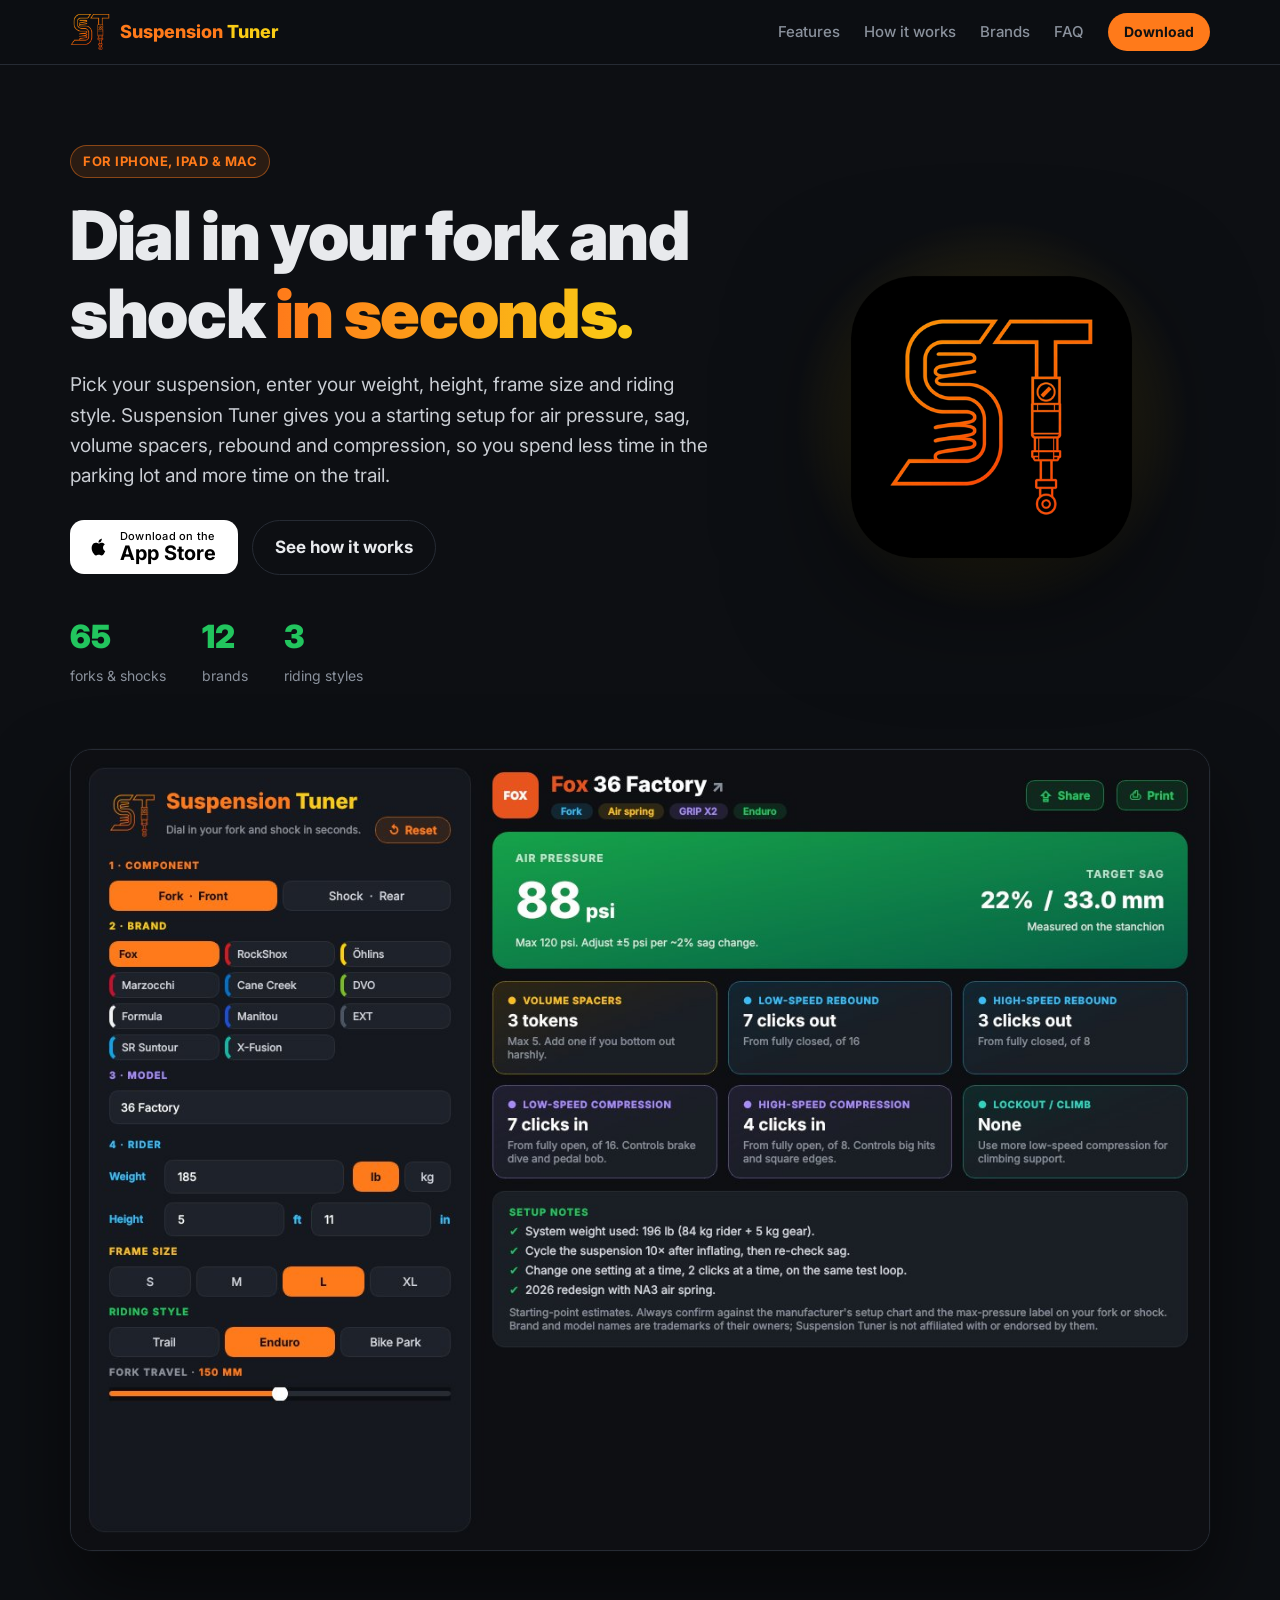
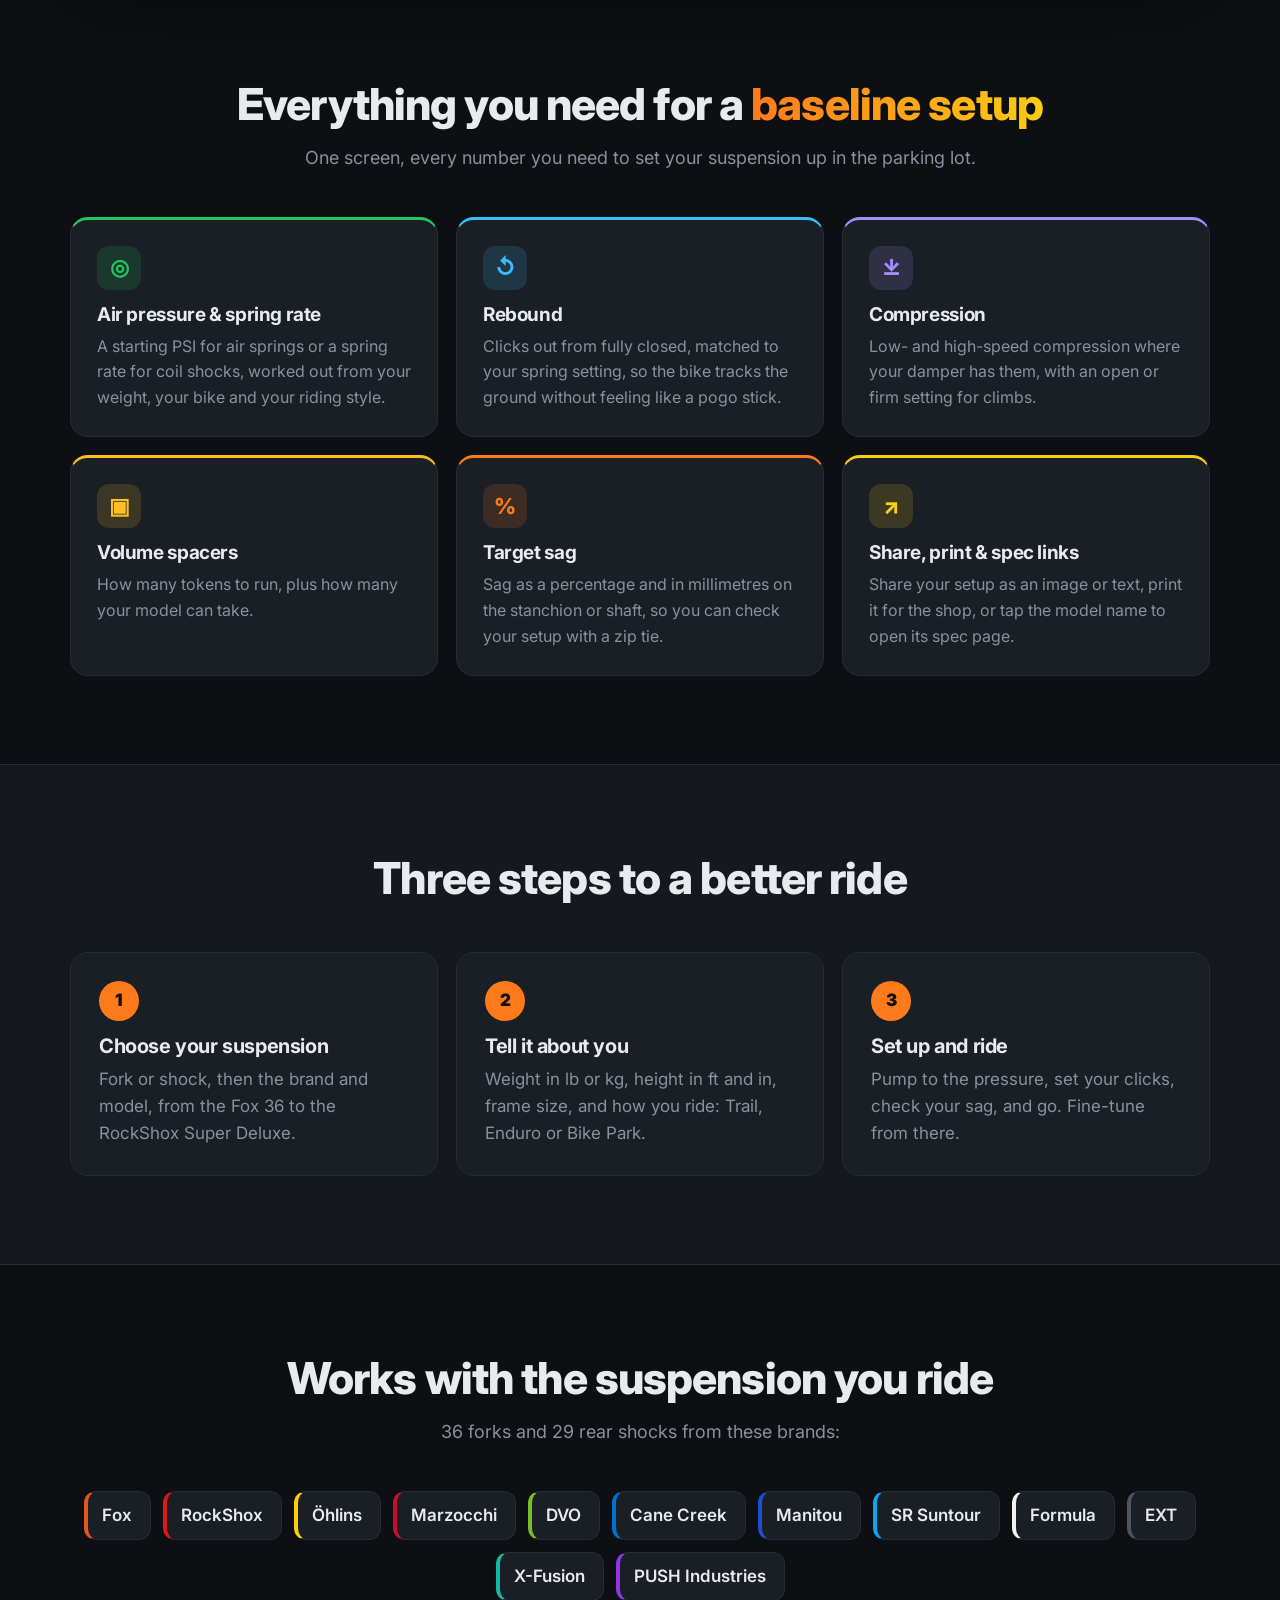
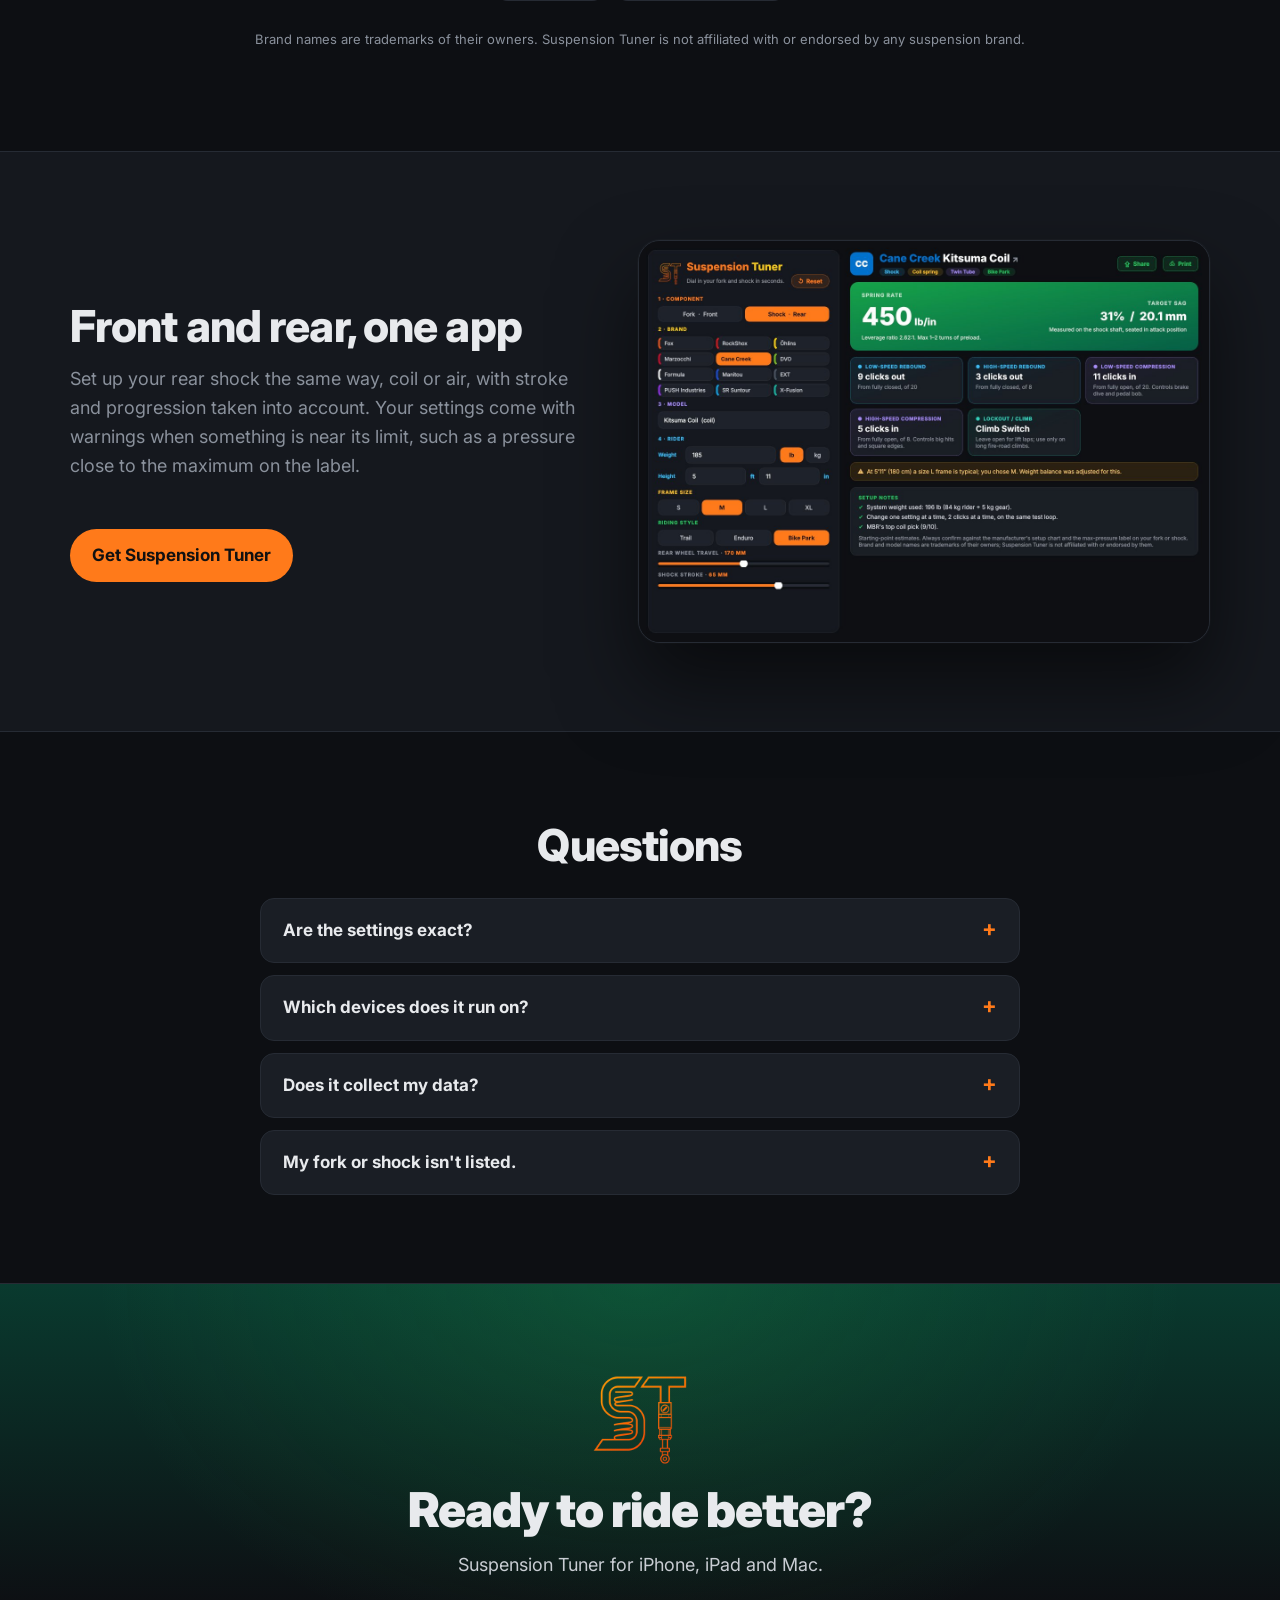
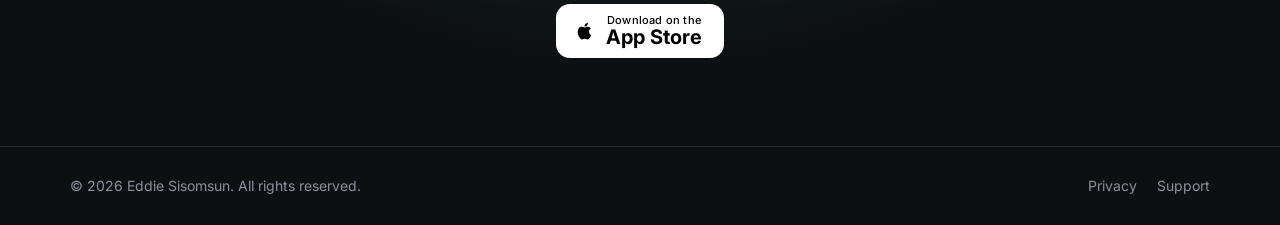
==== SuspensionTuner/website/index.html @ d2db1918 "Add one-page promo website and privacy policy Co-Authored-By: Claude Opus 5.5 (1M context) <noreply@" ====
<!doctype html>
<html lang="en">
<head>
  <meta charset="utf-8">
  <meta name="viewport" content="width=device-width, initial-scale=1">
  <title>Suspension Tuner: dial in your fork and shock in seconds</title>
  <meta name="description" content="Suspension Tuner gives mountain bikers a starting setup for their fork and rear shock: air pressure, sag, volume spacers, rebound and compression for 65 models from 12 brands.">
  <meta name="theme-color" content="#0D0F13">
  <meta property="og:title" content="Suspension Tuner">
  <meta property="og:description" content="Dial in your fork and shock in seconds. Free setup guide for mountain bike suspension on iPhone, iPad and Mac.">
  <meta property="og:image" content="assets/og-image.png">
  <meta property="og:type" content="website">
  <meta name="twitter:card" content="summary_large_image">
  <link rel="icon" type="image/png" href="assets/favicon.png">
  <link rel="apple-touch-icon" href="assets/apple-touch-icon.png">
  <link rel="preconnect" href="https://fonts.googleapis.com">
  <link rel="preconnect" href="https://fonts.gstatic.com" crossorigin>
  <link href="https://fonts.googleapis.com/css2?family=Inter:wght@400;500;600;700;800;900&display=swap" rel="stylesheet">
  <link rel="stylesheet" href="styles.css">
</head>
<body>
  <!-- ======================================================================
       Two things to fill in before uploading:
       1. APP STORE LINK: replace every href="#download" on the "Download" buttons
          with your App Store URL (App Store Connect > your app > App Information).
       2. SUPPORT EMAIL: replace support@example.com (2 places in this file and
          2 in privacy.html) with your own address.
       ====================================================================== -->

  <header class="nav">
    <div class="wrap nav-inner">
      <a class="brand" href="#top" aria-label="Suspension Tuner home">
        <img src="assets/logo.png" alt="" width="40" height="40">
        <span class="brand-name"><span class="o">Suspension</span> <span class="g">Tuner</span></span>
      </a>
      <nav class="nav-links" aria-label="Sections">
        <a href="#features">Features</a>
        <a href="#how">How it works</a>
        <a href="#brands">Brands</a>
        <a href="#faq">FAQ</a>
      </nav>
      <a class="btn btn-sm" href="#download">Download</a>
    </div>
  </header>

  <main id="top">
    <!-- Hero -->
    <section class="hero">
      <div class="wrap hero-grid">
        <div class="hero-copy">
          <span class="eyebrow">For iPhone, iPad &amp; Mac</span>
          <h1>Dial in your fork and shock <span class="grad">in seconds.</span></h1>
          <p class="lead">Pick your suspension, enter your weight, height, frame size and riding style. Suspension Tuner gives you a starting setup for air pressure, sag, volume spacers, rebound and compression, so you spend less time in the parking lot and more time on the trail.</p>
          <div class="cta-row">
            <a class="btn btn-store" href="#download">
              <svg viewBox="0 0 24 24" width="22" height="22" aria-hidden="true"><path fill="currentColor" d="M16.37 12.7c-.02-2.3 1.88-3.4 1.96-3.46-1.07-1.56-2.73-1.78-3.32-1.8-1.41-.14-2.76.83-3.48.83-.72 0-1.83-.81-3-.79-1.55.02-2.97.9-3.77 2.28-1.6 2.79-.41 6.92 1.15 9.18.76 1.11 1.67 2.35 2.86 2.31 1.15-.05 1.58-.74 2.97-.74s1.78.74 3 .72c1.24-.02 2.02-1.13 2.78-2.24.87-1.28 1.23-2.52 1.25-2.59-.03-.01-2.39-.92-2.4-3.65ZM14.1 5.94c.63-.77 1.06-1.83.94-2.89-.91.04-2.01.61-2.66 1.37-.58.67-1.09 1.75-.96 2.79 1.02.08 2.05-.52 2.68-1.27Z"/></svg>
              <span><small>Download on the</small>App Store</span>
            </a>
            <a class="btn btn-ghost" href="#how">See how it works</a>
          </div>
          <ul class="hero-stats" aria-label="At a glance">
            <li><strong>65</strong><span>forks &amp; shocks</span></li>
            <li><strong>12</strong><span>brands</span></li>
            <li><strong>3</strong><span>riding styles</span></li>
          </ul>
        </div>
        <div class="hero-art" aria-hidden="true">
          <div class="glow"></div>
          <img src="assets/app-icon.png" alt="" width="360" height="360">
        </div>
      </div>
    </section>

    <!-- Screenshot -->
    <section class="shot-section">
      <div class="wrap">
        <figure class="shot">
          <img src="assets/screenshot-fork.jpg" alt="Suspension Tuner showing a Fox 36 Factory setup: air pressure, target sag, volume spacers, rebound and compression clicks" width="1280" height="900" loading="lazy">
        </figure>
      </div>
    </section>

    <!-- Features -->
    <section id="features" class="section">
      <div class="wrap">
        <h2 class="section-title">Everything you need for a <span class="grad">baseline setup</span></h2>
        <p class="section-lead">One screen, every number you need to set your suspension up in the parking lot.</p>
        <div class="cards">
          <article class="card c-go">
            <div class="card-icon">◎</div>
            <h3>Air pressure &amp; spring rate</h3>
            <p>A starting PSI for air springs or a spring rate for coil shocks, worked out from your weight, your bike and your riding style.</p>
          </article>
          <article class="card c-sky">
            <div class="card-icon">↺</div>
            <h3>Rebound</h3>
            <p>Clicks out from fully closed, matched to your spring setting, so the bike tracks the ground without feeling like a pogo stick.</p>
          </article>
          <article class="card c-violet">
            <div class="card-icon">⤓</div>
            <h3>Compression</h3>
            <p>Low- and high-speed compression where your damper has them, with an open or firm setting for climbs.</p>
          </article>
          <article class="card c-amber">
            <div class="card-icon">▣</div>
            <h3>Volume spacers</h3>
            <p>How many tokens to run, plus how many your model can take.</p>
          </article>
          <article class="card c-accent">
            <div class="card-icon">%</div>
            <h3>Target sag</h3>
            <p>Sag as a percentage and in millimetres on the stanchion or shaft, so you can check your setup with a zip tie.</p>
          </article>
          <article class="card c-gold">
            <div class="card-icon">↗</div>
            <h3>Share, print &amp; spec links</h3>
            <p>Share your setup as an image or text, print it for the shop, or tap the model name to open its spec page.</p>
          </article>
        </div>
      </div>
    </section>

    <!-- How it works -->
    <section id="how" class="section section-alt">
      <div class="wrap">
        <h2 class="section-title">Three steps to a better ride</h2>
        <ol class="steps">
          <li>
            <span class="step-num">1</span>
            <h3>Choose your suspension</h3>
            <p>Fork or shock, then the brand and model, from the Fox 36 to the RockShox Super Deluxe.</p>
          </li>
          <li>
            <span class="step-num">2</span>
            <h3>Tell it about you</h3>
            <p>Weight in lb or kg, height in ft and in, frame size, and how you ride: Trail, Enduro or Bike Park.</p>
          </li>
          <li>
            <span class="step-num">3</span>
            <h3>Set up and ride</h3>
            <p>Pump to the pressure, set your clicks, check your sag, and go. Fine-tune from there.</p>
          </li>
        </ol>
      </div>
    </section>

    <!-- Brands -->
    <section id="brands" class="section">
      <div class="wrap">
        <h2 class="section-title">Works with the suspension you ride</h2>
        <p class="section-lead">36 forks and 29 rear shocks from these brands:</p>
        <ul class="brand-list">
          <li style="--c:#E8541E">Fox</li>
          <li style="--c:#D71920">RockShox</li>
          <li style="--c:#FFD100">Öhlins</li>
          <li style="--c:#C8102E">Marzocchi</li>
          <li style="--c:#78BE20">DVO</li>
          <li style="--c:#0072CE">Cane Creek</li>
          <li style="--c:#1D4ED8">Manitou</li>
          <li style="--c:#0EA5E9">SR Suntour</li>
          <li style="--c:#F2F2F2">Formula</li>
          <li style="--c:#4B5563">EXT</li>
          <li style="--c:#14B8A6">X-Fusion</li>
          <li style="--c:#9333EA">PUSH Industries</li>
        </ul>
        <p class="fine">Brand names are trademarks of their owners. Suspension Tuner is not affiliated with or endorsed by any suspension brand.</p>
      </div>
    </section>

    <!-- Second screenshot -->
    <section class="section section-alt">
      <div class="wrap split">
        <div>
          <h2 class="section-title left">Front and rear, one app</h2>
          <p class="section-lead left">Set up your rear shock the same way, coil or air, with stroke and progression taken into account. Your settings come with warnings when something is near its limit, such as a pressure close to the maximum on the label.</p>
          <a class="btn" href="#download">Get Suspension Tuner</a>
        </div>
        <figure class="shot shot-small">
          <img src="assets/screenshot-shock.jpg" alt="Suspension Tuner showing a Cane Creek Kitsuma Coil rear shock setup" width="1280" height="900" loading="lazy">
        </figure>
      </div>
    </section>

    <!-- FAQ -->
    <section id="faq" class="section">
      <div class="wrap narrow">
        <h2 class="section-title">Questions</h2>
        <details>
          <summary>Are the settings exact?</summary>
          <p>They are a starting point, not a final answer. Every bike, rider and trail is different, so use them as a baseline, then fine-tune. Always check the manufacturer's setup guide and never go above the maximum pressure printed on your fork or shock.</p>
        </details>
        <details>
          <summary>Which devices does it run on?</summary>
          <p>iPhone and iPad (iOS 17 or later) and Mac (macOS 14 Sonoma or later).</p>
        </details>
        <details>
          <summary>Does it collect my data?</summary>
          <p>No. Everything is calculated on your device. There are no accounts, no tracking and no ads. Read the <a href="privacy.html">privacy policy</a>.</p>
        </details>
        <details>
          <summary>My fork or shock isn't listed.</summary>
          <p>Email <a href="mailto:support@example.com">support@example.com</a> with the brand and model, and it can be added in a future update.</p>
        </details>
      </div>
    </section>

    <!-- Download -->
    <section id="download" class="section download">
      <div class="wrap download-inner">
        <img src="assets/logo.png" alt="" width="96" height="96">
        <h2>Ready to ride better?</h2>
        <p>Suspension Tuner for iPhone, iPad and Mac.</p>
        <a class="btn btn-store" href="#download">
          <svg viewBox="0 0 24 24" width="22" height="22" aria-hidden="true"><path fill="currentColor" d="M16.37 12.7c-.02-2.3 1.88-3.4 1.96-3.46-1.07-1.56-2.73-1.78-3.32-1.8-1.41-.14-2.76.83-3.48.83-.72 0-1.83-.81-3-.79-1.55.02-2.97.9-3.77 2.28-1.6 2.79-.41 6.92 1.15 9.18.76 1.11 1.67 2.35 2.86 2.31 1.15-.05 1.58-.74 2.97-.74s1.78.74 3 .72c1.24-.02 2.02-1.13 2.78-2.24.87-1.28 1.23-2.52 1.25-2.59-.03-.01-2.39-.92-2.4-3.65ZM14.1 5.94c.63-.77 1.06-1.83.94-2.89-.91.04-2.01.61-2.66 1.37-.58.67-1.09 1.75-.96 2.79 1.02.08 2.05-.52 2.68-1.27Z"/></svg>
          <span><small>Download on the</small>App Store</span>
        </a>
      </div>
    </section>
  </main>

  <footer class="footer">
    <div class="wrap footer-inner">
      <p>© 2026 Eddie Sisomsun. All rights reserved.</p>
      <nav aria-label="Footer">
        <a href="privacy.html">Privacy</a>
        <a href="mailto:support@example.com">Support</a>
      </nav>
    </div>
  </footer>
</body>
</html>
---- SuspensionTuner/website/styles.css ----
/* Suspension Tuner: same palette as the app (dark surfaces, orange/gold inputs, green output). */
:root {
  --bg: #0D0F13;
  --panel: #15181E;
  --card: #1A1E25;
  --stroke: #262B34;
  --text: #E8EAED;
  --muted: #8A919C;
  --accent: #FF7A1A;
  --gold: #FACC15;
  --go: #22C55E;
  --go-deep: #065F46;
  --sky: #38BDF8;
  --violet: #A78BFA;
  --amber: #FBBF24;
  --radius: 18px;
}

* { box-sizing: border-box; }
html { scroll-behavior: smooth; }
body {
  margin: 0;
  background: var(--bg);
  color: var(--text);
  font-family: "Inter", -apple-system, BlinkMacSystemFont, "SF Pro Text", "Helvetica Neue", Arial, sans-serif;
  font-size: 17px;
  line-height: 1.6;
  -webkit-font-smoothing: antialiased;
}
img { max-width: 100%; height: auto; display: block; }
a { color: var(--accent); }
h1, h2, h3 { line-height: 1.15; margin: 0; letter-spacing: -0.02em; }

.wrap { width: min(1140px, 100% - 32px); margin-inline: auto; }
.narrow { width: min(760px, 100% - 32px); }
.grad {
  background: linear-gradient(90deg, var(--accent), var(--gold));
  -webkit-background-clip: text; background-clip: text; color: transparent;
}

/* Buttons */
.btn {
  display: inline-flex; align-items: center; gap: 10px;
  padding: 13px 22px; border-radius: 999px;
  background: var(--accent); color: #111; font-weight: 700; text-decoration: none;
  transition: transform .15s ease, box-shadow .15s ease, background .15s ease;
}
.btn:hover { transform: translateY(-1px); box-shadow: 0 8px 24px rgba(255,122,26,.3); }
.btn-sm { padding: 8px 16px; font-size: 14px; }
.btn-ghost { background: transparent; color: var(--text); border: 1px solid var(--stroke); }
.btn-ghost:hover { background: var(--card); box-shadow: none; }
.btn-store { background: #fff; color: #000; padding: 10px 22px 10px 18px; border-radius: 14px; }
.btn-store:hover { box-shadow: 0 8px 24px rgba(255,255,255,.15); }
.btn-store span { display: flex; flex-direction: column; font-size: 20px; line-height: 1.1; font-weight: 700; }
.btn-store small { font-size: 11px; font-weight: 500; letter-spacing: .02em; }

/* Nav */
.nav {
  position: sticky; top: 0; z-index: 10;
  background: rgba(13,15,19,.82); backdrop-filter: saturate(160%) blur(14px); -webkit-backdrop-filter: saturate(160%) blur(14px);
  border-bottom: 1px solid var(--stroke);
}
.nav-inner { display: flex; align-items: center; gap: 24px; height: 64px; }
.brand { display: flex; align-items: center; gap: 10px; text-decoration: none; }
.brand-name { font-weight: 800; font-size: 18px; }
.o { color: var(--accent); } .g { color: var(--gold); }
.nav-links { display: flex; gap: 24px; margin-left: auto; }
.nav-links a { color: var(--muted); text-decoration: none; font-weight: 500; font-size: 15px; }
.nav-links a:hover { color: var(--text); }

/* Hero */
.hero { padding: 80px 0 40px; overflow: hidden; }
.hero-grid { display: grid; grid-template-columns: 1.2fr .8fr; gap: 48px; align-items: center; }
.eyebrow {
  display: inline-block; padding: 5px 12px; border-radius: 999px;
  background: rgba(255,122,26,.12); border: 1px solid rgba(255,122,26,.45);
  color: var(--accent); font-size: 13px; font-weight: 700; letter-spacing: .04em; text-transform: uppercase;
}
.hero h1 { font-size: clamp(40px, 6vw, 68px); font-weight: 900; margin: 18px 0 18px; }
.lead { color: #C9CDD3; font-size: 19px; max-width: 34em; margin: 0 0 28px; }
.cta-row { display: flex; flex-wrap: wrap; gap: 14px; align-items: center; }
.hero-stats { list-style: none; padding: 0; margin: 36px 0 0; display: flex; gap: 36px; }
.hero-stats strong { display: block; font-size: 32px; font-weight: 900; color: var(--go); }
.hero-stats span { color: var(--muted); font-size: 14px; }
.hero-art { position: relative; display: grid; place-items: center; }
.hero-art img { position: relative; width: min(360px, 80%); filter: drop-shadow(0 30px 60px rgba(0,0,0,.6)); }
.glow {
  position: absolute; width: 120%; aspect-ratio: 1; border-radius: 50%;
  background: radial-gradient(closest-side, rgba(255,122,26,.35), rgba(250,204,21,.08) 55%, transparent 75%);
}

/* Screenshots */
.shot-section { padding: 20px 0 40px; }
.shot {
  margin: 0; border-radius: 22px; overflow: hidden;
  border: 1px solid var(--stroke); box-shadow: 0 40px 80px rgba(0,0,0,.55), 0 0 0 1px rgba(255,255,255,.02);
}

/* Sections */
.section { padding: 88px 0; }
.section-alt { background: var(--panel); border-block: 1px solid var(--stroke); }
.section-title { font-size: clamp(30px, 4vw, 44px); font-weight: 800; text-align: center; }
.section-lead { color: var(--muted); text-align: center; max-width: 40em; margin: 14px auto 44px; font-size: 18px; }
.left { text-align: left; margin-left: 0; }

/* Feature cards */
.cards { display: grid; grid-template-columns: repeat(3, 1fr); gap: 18px; }
.card {
  --c: var(--go);
  background: var(--card); border: 1px solid var(--stroke); border-radius: var(--radius);
  padding: 26px; border-top: 3px solid var(--c);
}
.card h3 { font-size: 19px; margin: 14px 0 8px; }
.card p { color: var(--muted); margin: 0; font-size: 16px; }
.card-icon {
  width: 44px; height: 44px; border-radius: 12px; display: grid; place-items: center;
  font-size: 22px; font-weight: 800; color: var(--c); background: color-mix(in srgb, var(--c) 15%, transparent);
}
.c-go { --c: var(--go); } .c-sky { --c: var(--sky); } .c-violet { --c: var(--violet); }
.c-amber { --c: var(--amber); } .c-accent { --c: var(--accent); } .c-gold { --c: var(--gold); }

/* Steps */
.steps { list-style: none; padding: 0; margin: 48px 0 0; display: grid; grid-template-columns: repeat(3, 1fr); gap: 18px; }
.steps li { background: var(--card); border: 1px solid var(--stroke); border-radius: var(--radius); padding: 28px; }
.step-num {
  display: grid; place-items: center; width: 40px; height: 40px; border-radius: 50%;
  background: var(--accent); color: #111; font-weight: 900; margin-bottom: 14px;
}
.steps h3 { font-size: 20px; margin-bottom: 8px; }
.steps p { color: var(--muted); margin: 0; }

/* Brands */
.brand-list { list-style: none; padding: 0; margin: 0; display: flex; flex-wrap: wrap; justify-content: center; gap: 12px; }
.brand-list li {
  padding: 10px 18px 10px 14px; border-radius: 12px; background: var(--card); border: 1px solid var(--stroke);
  font-weight: 600; border-left: 4px solid var(--c);
}
.fine { color: var(--muted); font-size: 13px; text-align: center; margin-top: 28px; }

/* Split */
.split { display: grid; grid-template-columns: 1fr 1.1fr; gap: 48px; align-items: center; }
.split .btn { margin-top: 4px; }

/* FAQ */
details { background: var(--card); border: 1px solid var(--stroke); border-radius: 14px; padding: 18px 22px; margin-top: 12px; }
details[open] { border-color: rgba(255,122,26,.45); }
summary { cursor: pointer; font-weight: 700; list-style: none; display: flex; justify-content: space-between; gap: 16px; }
summary::-webkit-details-marker { display: none; }
summary::after { content: "+"; color: var(--accent); font-size: 22px; line-height: 1; }
details[open] summary::after { content: "–"; }
details p { color: var(--muted); margin: 12px 0 0; }
#faq .section-title { margin-bottom: 28px; }

/* Download */
.download {
  background: radial-gradient(ellipse at top, rgba(34,197,94,.18), transparent 60%), linear-gradient(180deg, var(--go-deep) -60%, var(--bg) 70%);
  border-top: 1px solid var(--stroke);
}
.download-inner { text-align: center; display: grid; justify-items: center; gap: 14px; }
.download h2 { font-size: clamp(32px, 4.5vw, 48px); font-weight: 900; }
.download p { color: #C9CDD3; margin: 0 0 10px; font-size: 18px; }

/* Footer */
.footer { border-top: 1px solid var(--stroke); padding: 28px 0; color: var(--muted); font-size: 14px; }
.footer-inner { display: flex; justify-content: space-between; align-items: center; gap: 16px; flex-wrap: wrap; }
.footer p { margin: 0; }
.footer nav { display: flex; gap: 20px; }
.footer a { color: var(--muted); text-decoration: none; }
.footer a:hover { color: var(--text); }

/* Privacy page */
.doc { padding: 64px 0 88px; }
.doc h1 { font-size: clamp(32px, 5vw, 46px); font-weight: 900; margin-bottom: 8px; }
.doc h2 { font-size: 22px; margin: 36px 0 10px; }
.doc p, .doc li { color: #C9CDD3; }
.doc .updated { color: var(--muted); }

/* Responsive */
@media (max-width: 900px) {
  .hero { padding-top: 48px; }
  .hero-grid, .split { grid-template-columns: 1fr; }
  .hero-art { order: -1; }
  .hero-art img { width: 200px; }
  .cards { grid-template-columns: 1fr 1fr; }
  .steps { grid-template-columns: 1fr; }
  .nav-links { display: none; }
  .nav .btn-sm { margin-left: auto; }
}
@media (max-width: 600px) {
  body { font-size: 16px; }
  .cards { grid-template-columns: 1fr; }
  .hero-stats { gap: 24px; }
  .section { padding: 64px 0; }
  .footer-inner { flex-direction: column; text-align: center; }
}
@media (prefers-reduced-motion: reduce) {
  html { scroll-behavior: auto; }
  .btn { transition: none; }
}
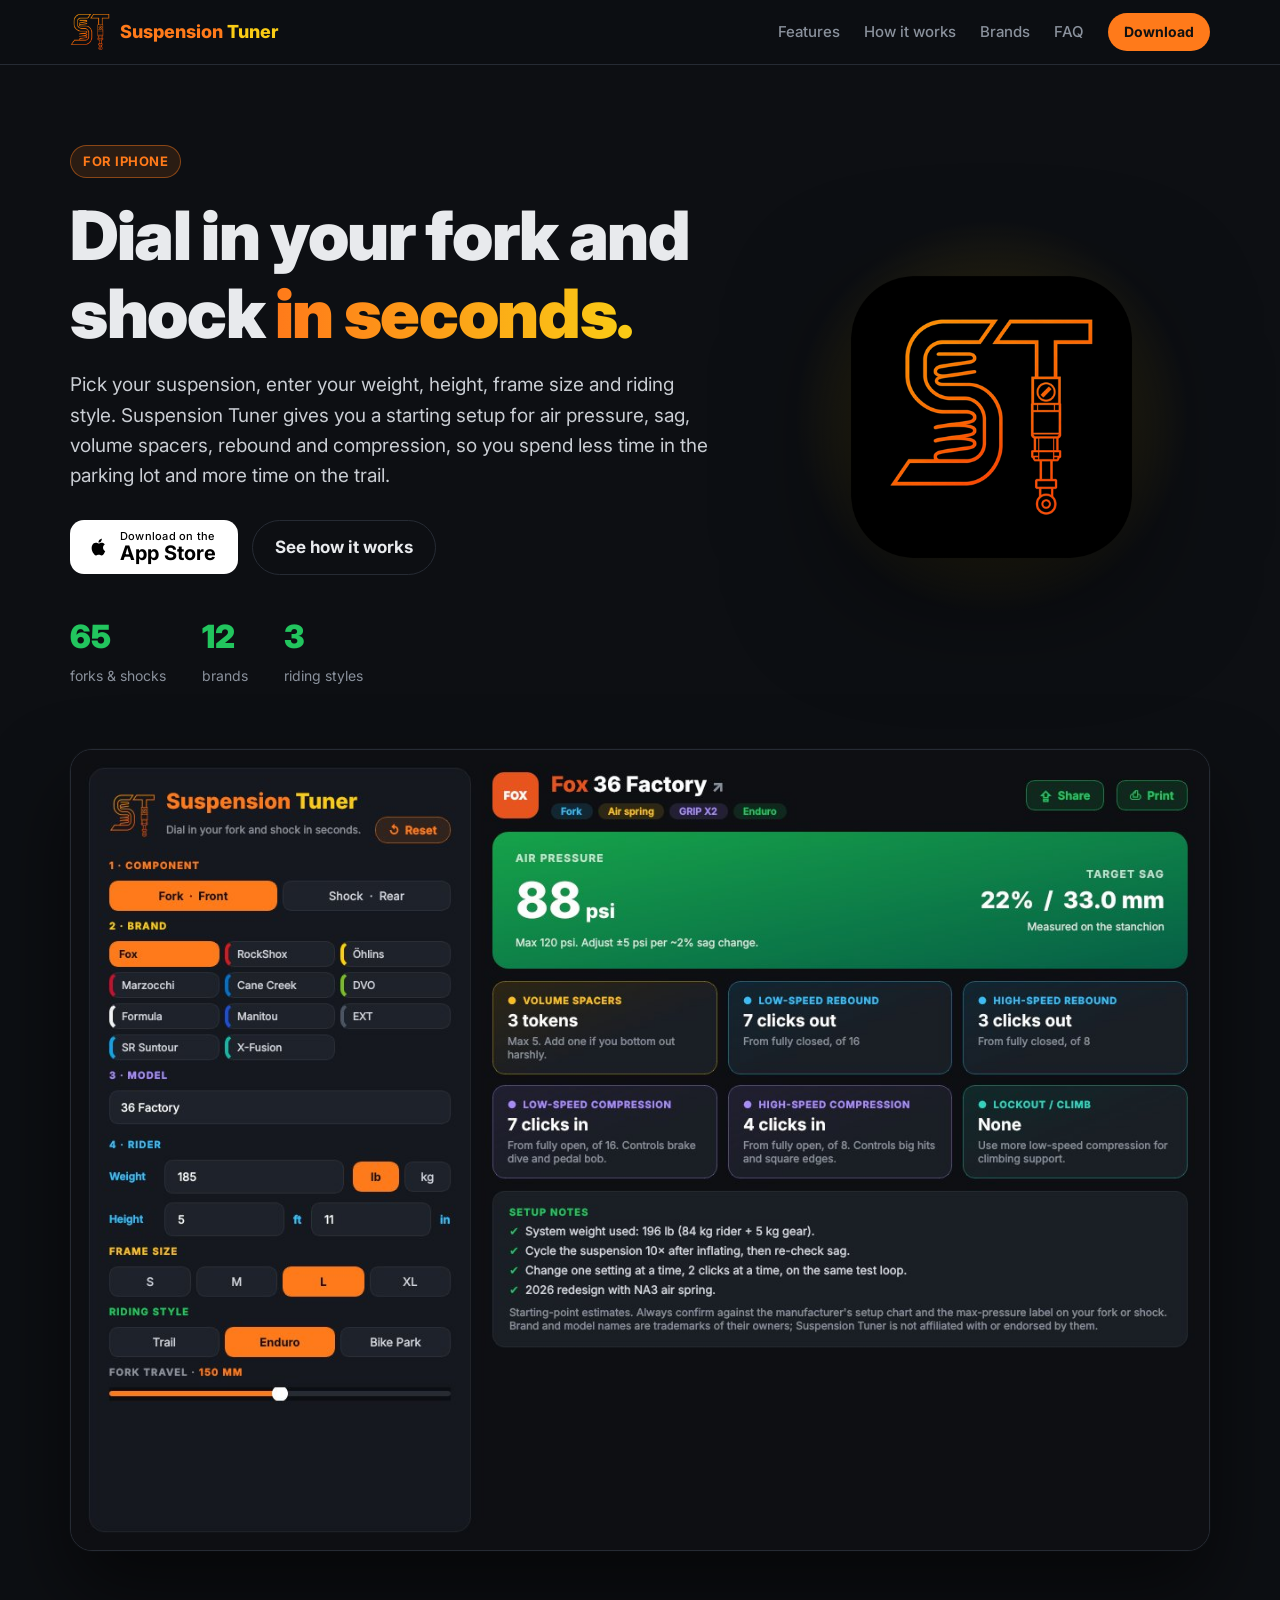
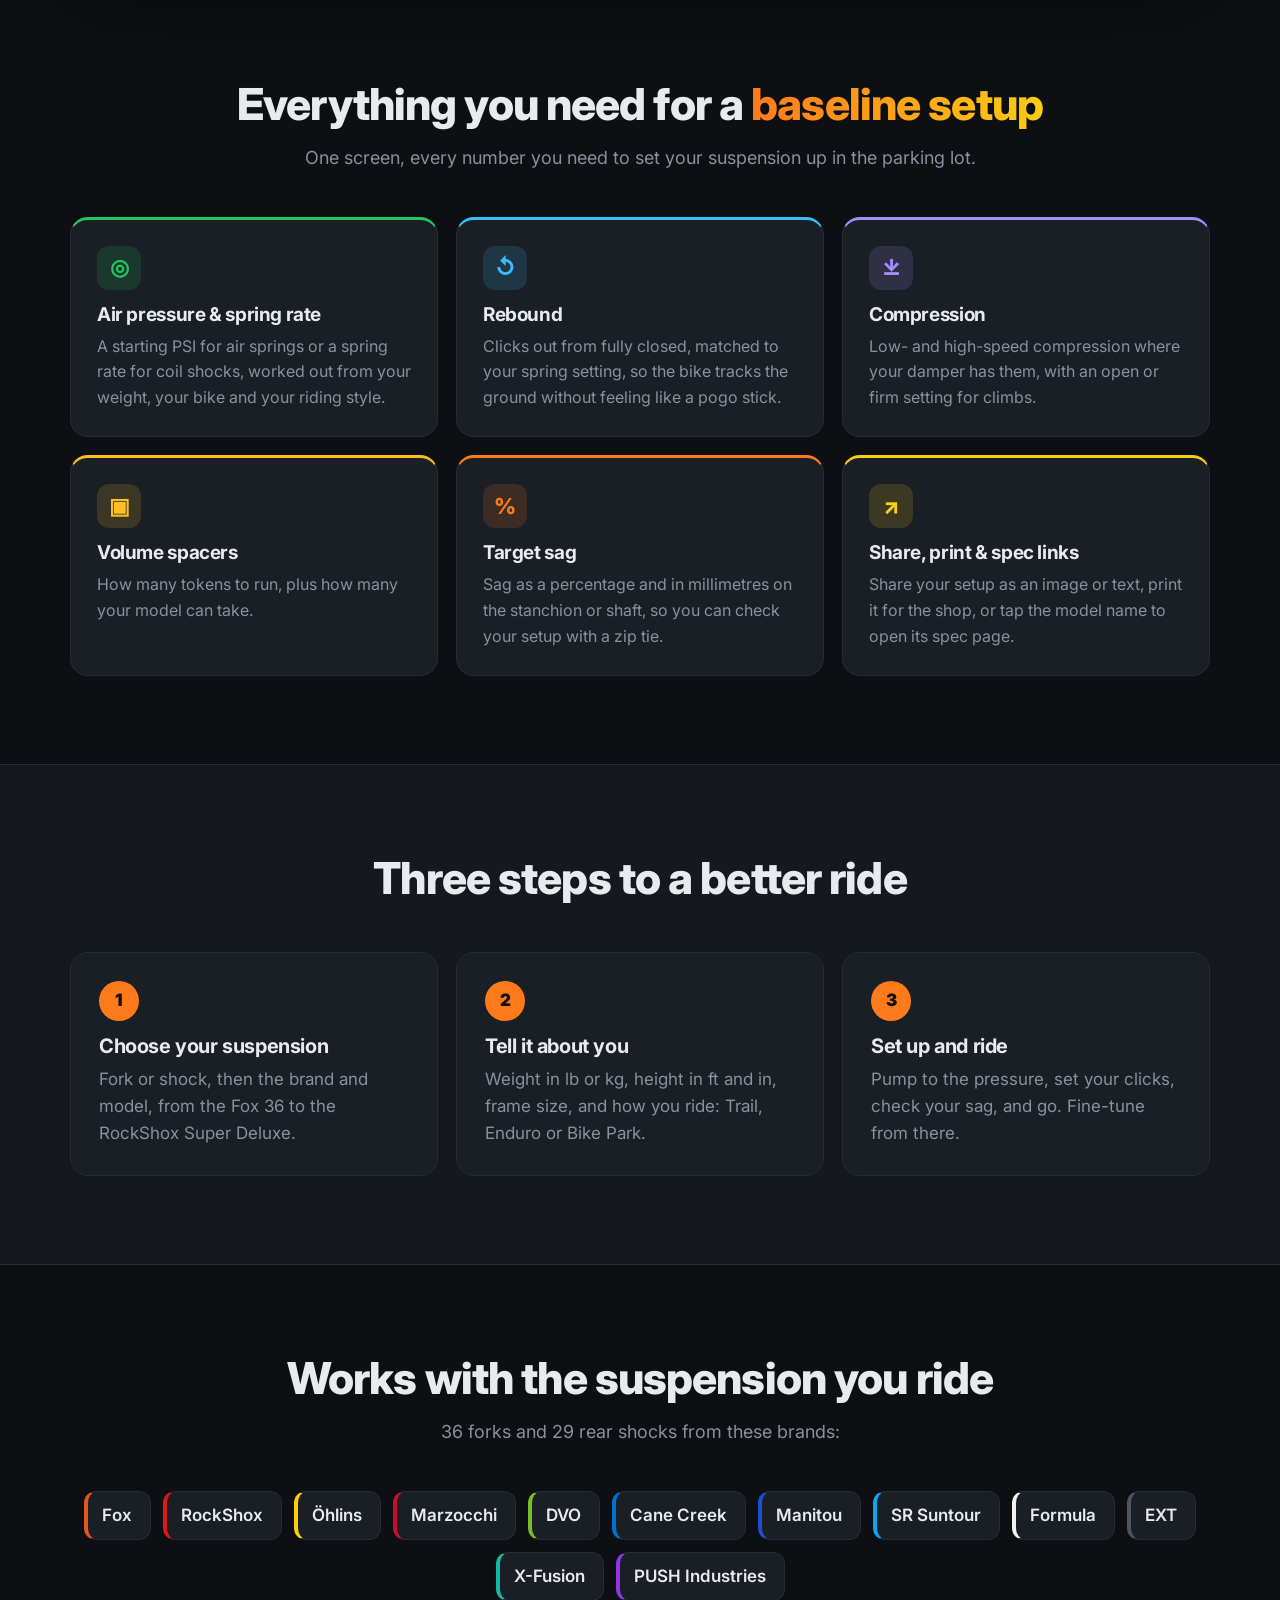
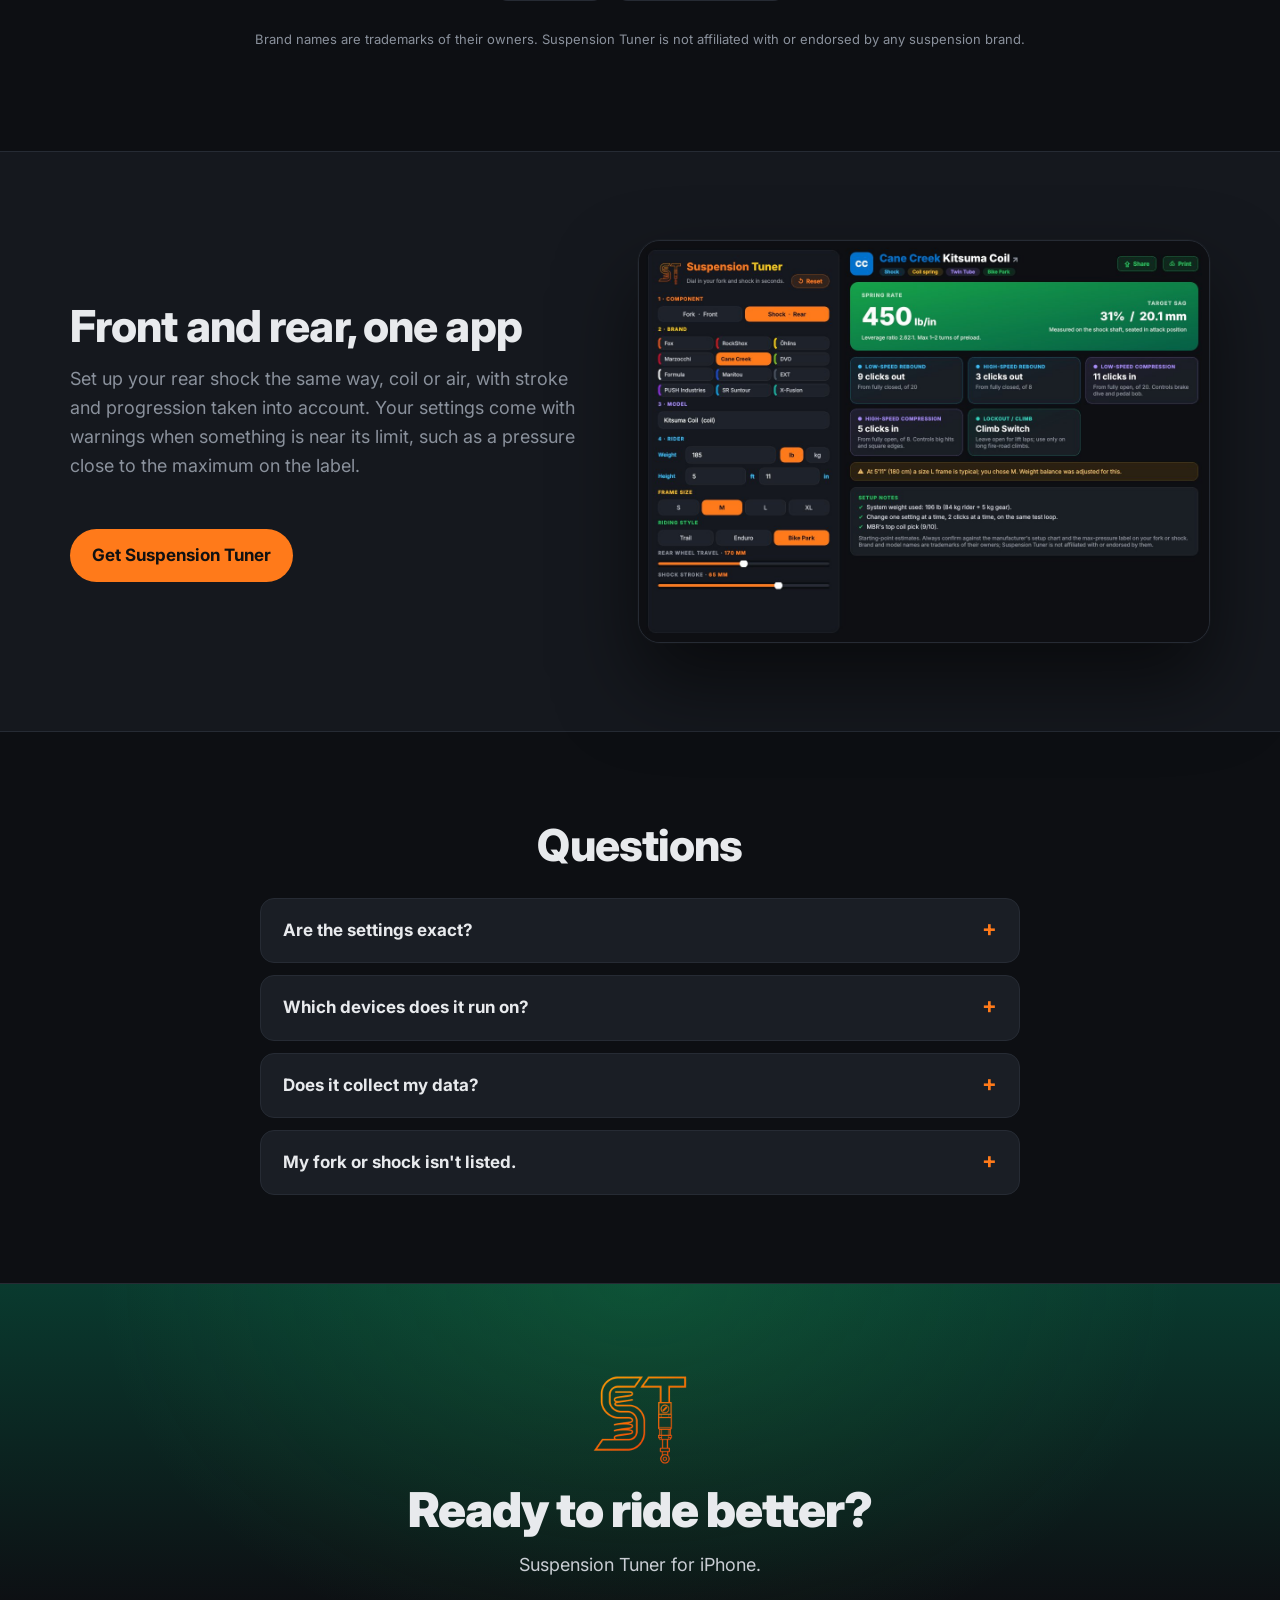
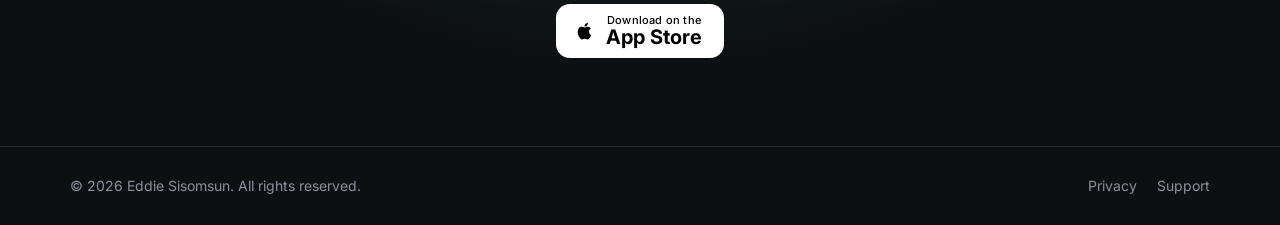
==== commit b9fe73b9: "Drop the Mac build: iPhone-only app - Remove build-mac.sh, the macOS entitlements file and the Mac a" ====
--- a/SuspensionTuner/website/index.html
+++ b/SuspensionTuner/website/index.html
@@ -7,7 +7,7 @@
   <meta name="description" content="Suspension Tuner gives mountain bikers a starting setup for their fork and rear shock: air pressure, sag, volume spacers, rebound and compression for 65 models from 12 brands.">
   <meta name="theme-color" content="#0D0F13">
   <meta property="og:title" content="Suspension Tuner">
-  <meta property="og:description" content="Dial in your fork and shock in seconds. Free setup guide for mountain bike suspension on iPhone, iPad and Mac.">
+  <meta property="og:description" content="Dial in your fork and shock in seconds. Free setup guide for mountain bike suspension on iPhone.">
   <meta property="og:image" content="assets/og-image.png">
   <meta property="og:type" content="website">
   <meta name="twitter:card" content="summary_large_image">
@@ -48,7 +48,7 @@
     <section class="hero">
       <div class="wrap hero-grid">
         <div class="hero-copy">
-          <span class="eyebrow">For iPhone, iPad &amp; Mac</span>
+          <span class="eyebrow">For iPhone</span>
           <h1>Dial in your fork and shock <span class="grad">in seconds.</span></h1>
           <p class="lead">Pick your suspension, enter your weight, height, frame size and riding style. Suspension Tuner gives you a starting setup for air pressure, sag, volume spacers, rebound and compression, so you spend less time in the parking lot and more time on the trail.</p>
           <div class="cta-row">
@@ -191,7 +191,7 @@
         </details>
         <details>
           <summary>Which devices does it run on?</summary>
-          <p>iPhone and iPad (iOS 17 or later) and Mac (macOS 14 Sonoma or later).</p>
+          <p>iPhone with iOS 17 or later (also runs on iPad).</p>
         </details>
         <details>
           <summary>Does it collect my data?</summary>
@@ -209,7 +209,7 @@
       <div class="wrap download-inner">
         <img src="assets/logo.png" alt="" width="96" height="96">
         <h2>Ready to ride better?</h2>
-        <p>Suspension Tuner for iPhone, iPad and Mac.</p>
+        <p>Suspension Tuner for iPhone.</p>
         <a class="btn btn-store" href="#download">
           <svg viewBox="0 0 24 24" width="22" height="22" aria-hidden="true"><path fill="currentColor" d="M16.37 12.7c-.02-2.3 1.88-3.4 1.96-3.46-1.07-1.56-2.73-1.78-3.32-1.8-1.41-.14-2.76.83-3.48.83-.72 0-1.83-.81-3-.79-1.55.02-2.97.9-3.77 2.28-1.6 2.79-.41 6.92 1.15 9.18.76 1.11 1.67 2.35 2.86 2.31 1.15-.05 1.58-.74 2.97-.74s1.78.74 3 .72c1.24-.02 2.02-1.13 2.78-2.24.87-1.28 1.23-2.52 1.25-2.59-.03-.01-2.39-.92-2.4-3.65ZM14.1 5.94c.63-.77 1.06-1.83.94-2.89-.91.04-2.01.61-2.66 1.37-.58.67-1.09 1.75-.96 2.79 1.02.08 2.05-.52 2.68-1.27Z"/></svg>
           <span><small>Download on the</small>App Store</span>
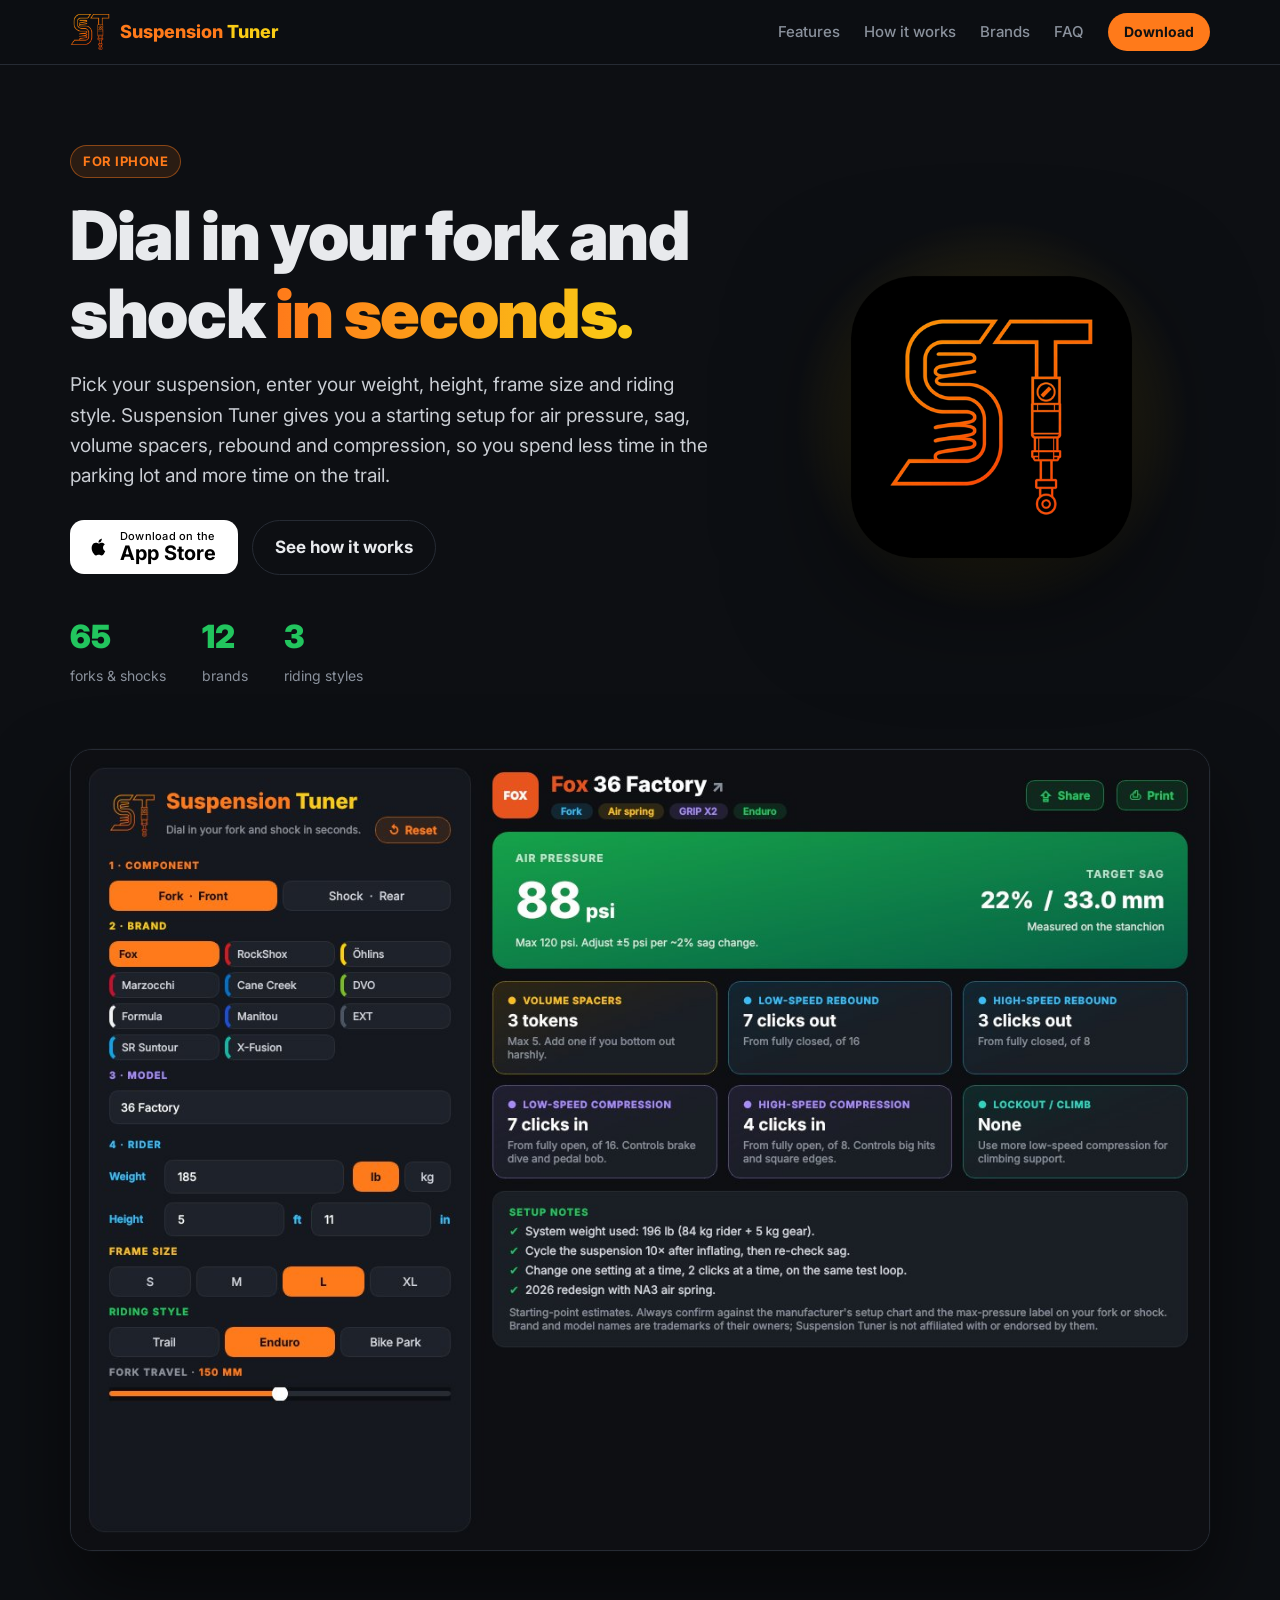
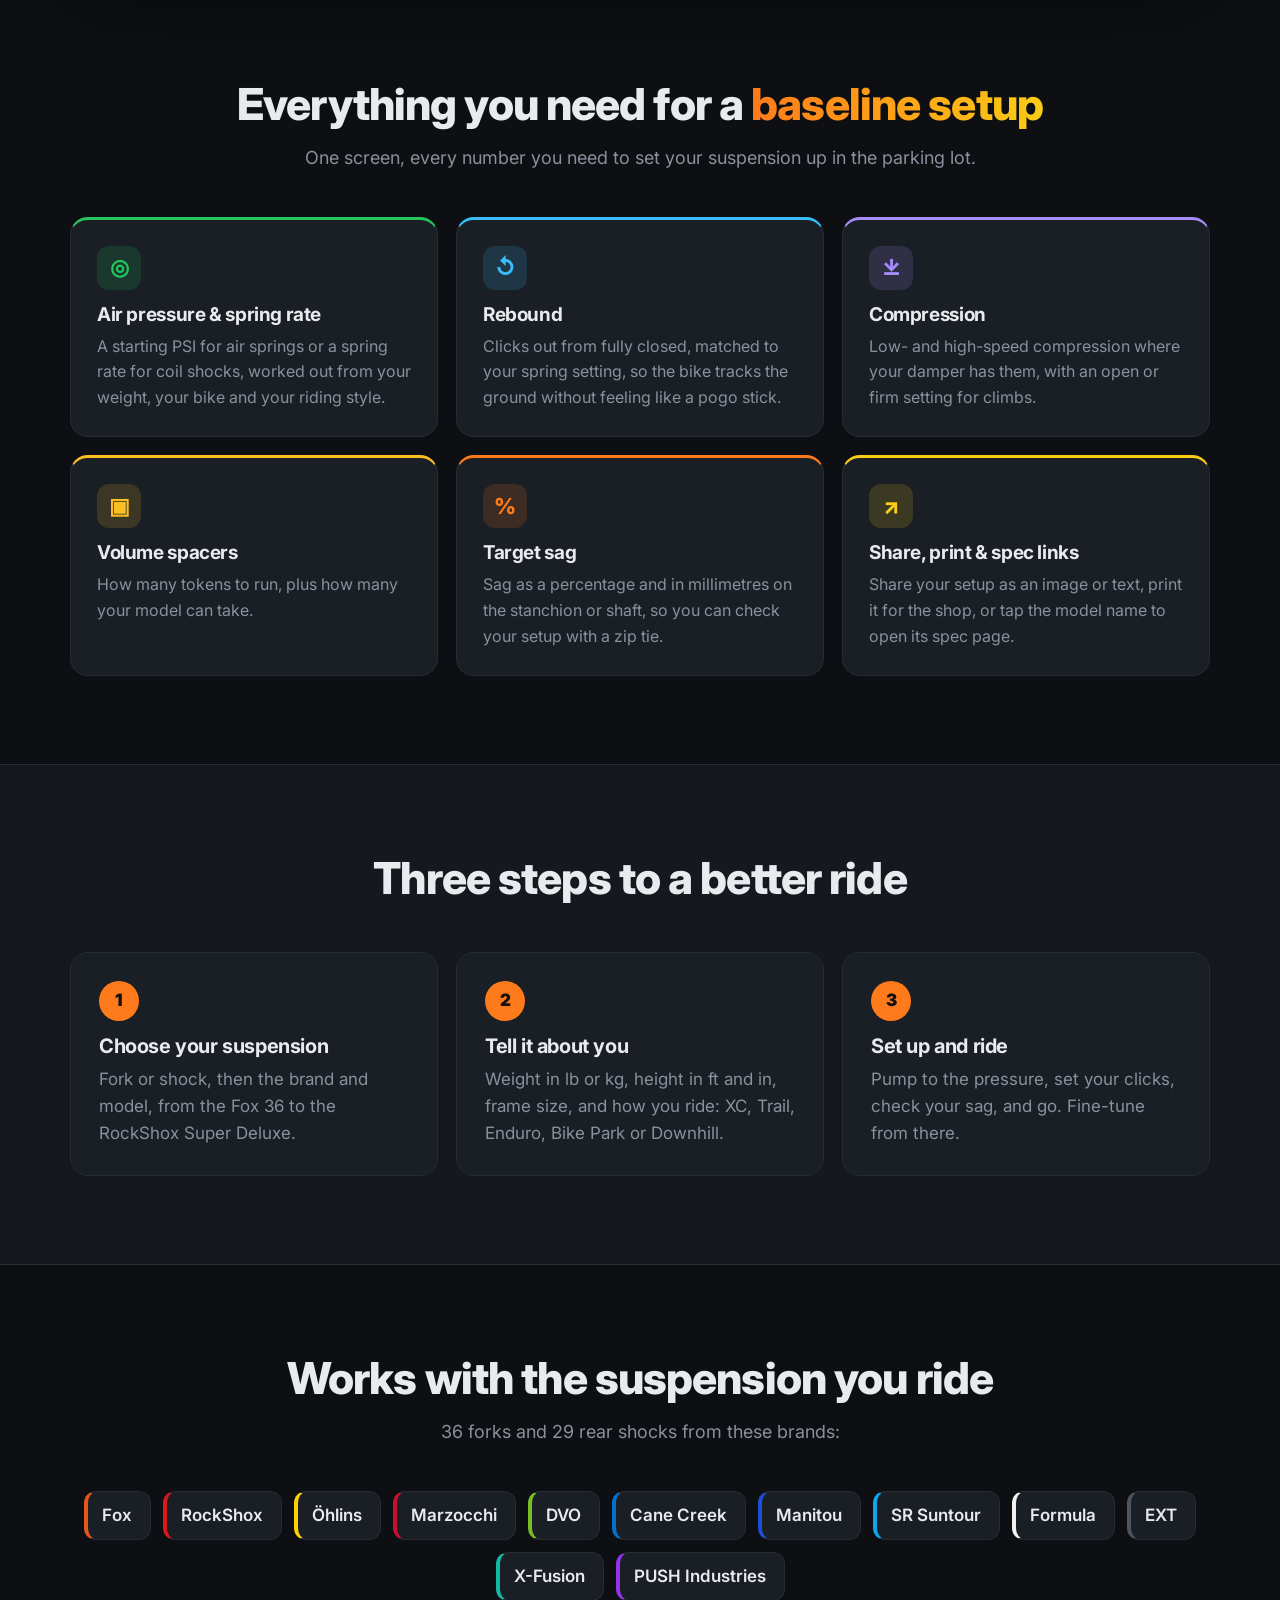
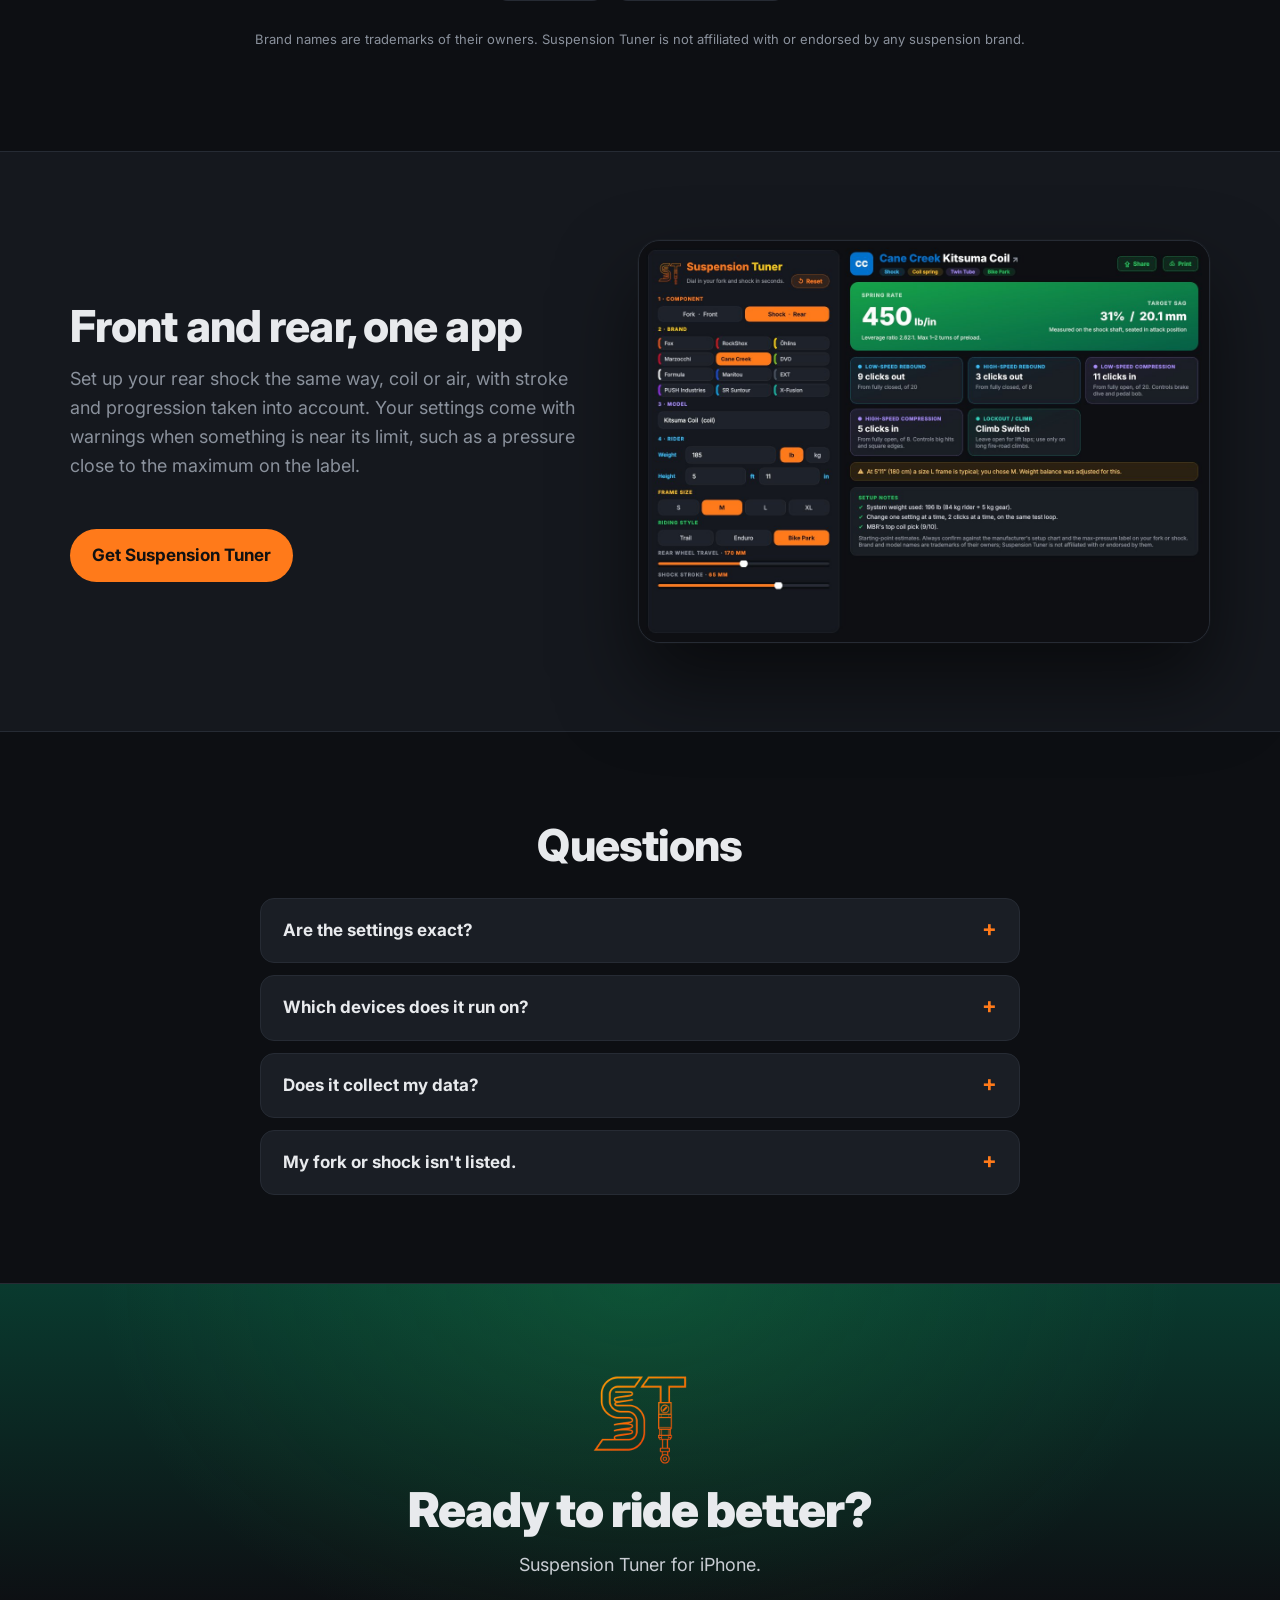
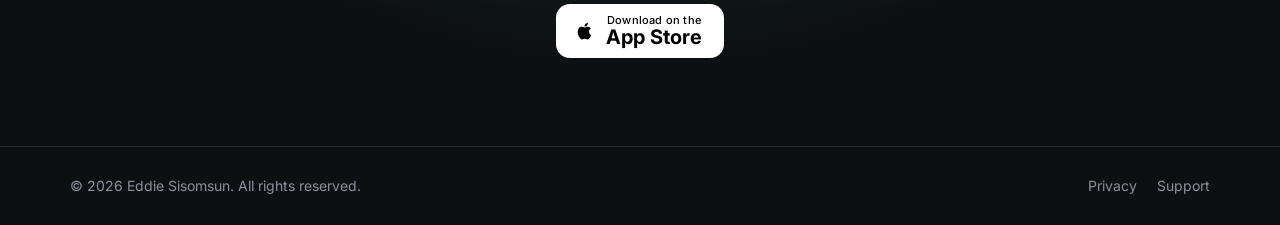
==== commit 678d8aae: "Garage redesign, XC/Downhill styles, frame leverage curve, bike looks - Garage: numbered steps (1 To" ====
--- a/SuspensionTuner/website/index.html
+++ b/SuspensionTuner/website/index.html
@@ -133,7 +133,7 @@
           <li>
             <span class="step-num">2</span>
             <h3>Tell it about you</h3>
-            <p>Weight in lb or kg, height in ft and in, frame size, and how you ride: Trail, Enduro or Bike Park.</p>
+            <p>Weight in lb or kg, height in ft and in, frame size, and how you ride: XC, Trail, Enduro, Bike Park or Downhill.</p>
           </li>
           <li>
             <span class="step-num">3</span>
@@ -187,7 +187,7 @@
         <h2 class="section-title">Questions</h2>
         <details>
           <summary>Are the settings exact?</summary>
-          <p>They are a starting point, not a final answer. Every bike, rider and trail is different, so use them as a baseline, then fine-tune. Always check the manufacturer's setup guide and never go above the maximum pressure printed on your fork or shock.</p>
+          <p>For FOX, RockShox, Marzocchi and Öhlins models they are copied from the maker's own setup charts for your weight; other models are clearly marked as estimates. Either way they are a starting point: every bike, rider and trail is different, so fine-tune from there. Always check the manufacturer's setup guide and never go above the maximum pressure printed on your fork or shock.</p>
         </details>
         <details>
           <summary>Which devices does it run on?</summary>
